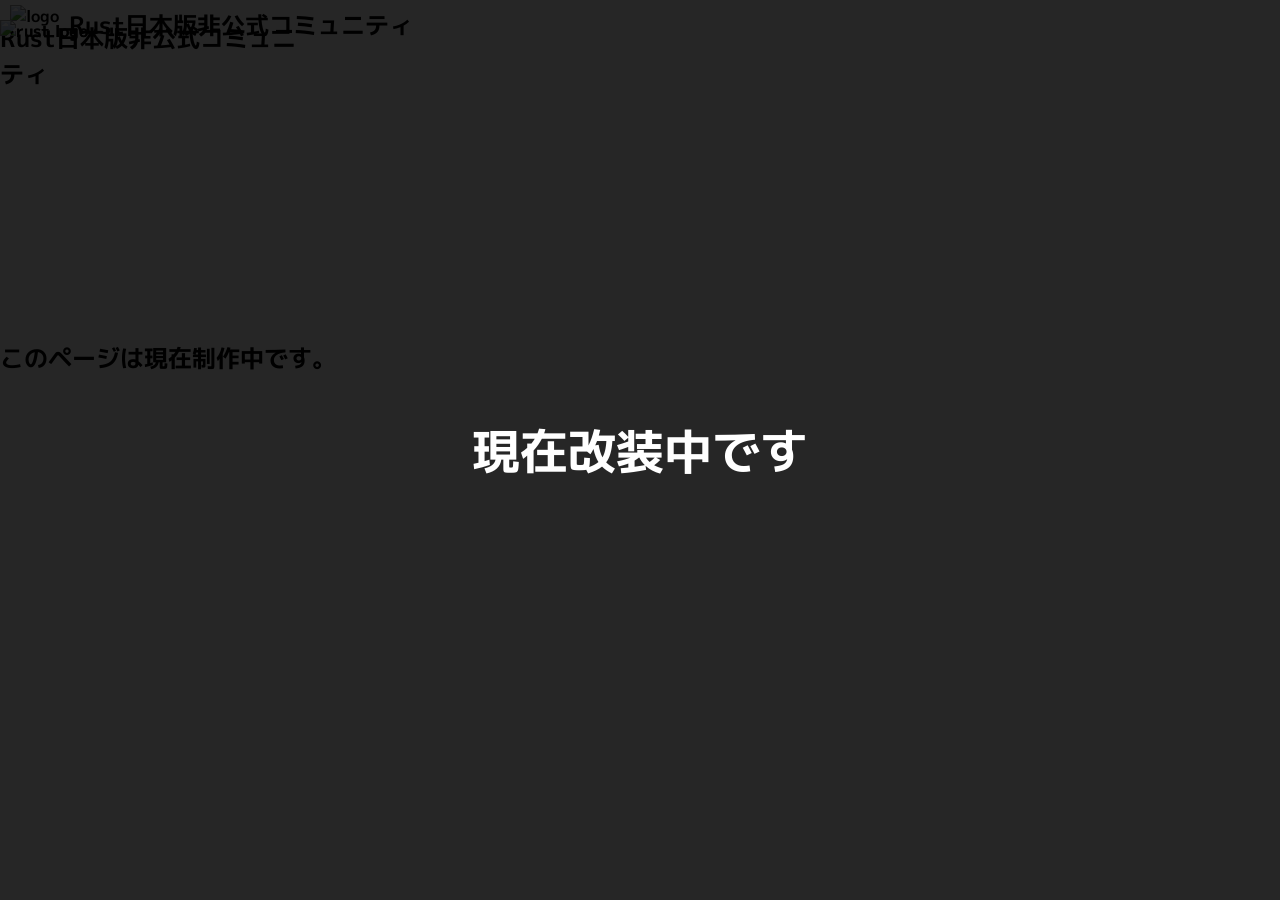
==== index.html @ 38440e1e "d" ====
<!DOCTYPE html>
<html lang="ja">
<head>
    <meta charset="UTF-8">
    <meta name="viewport" content="width=device-width,initial-scale=1.0">
    <meta name="description" content="Rust日本版非公式コミュニティの公式サイトです。">
    <title>Rust日本版非公式コミュニティ</title>
    <link rel="stylesheet" href="./style.css">
    <script src="./script.js"></script>
</head>
<body>
    <header>
        <img src="./images/rust.svg" alt="logo">
        <h1>Rust日本版非公式コミュニティ</h1>
    </header>

    <section id="top">
        <h1>Rust日本版非公式コミュニティ</h1>
        <img src="./images/rust_out.svg" alt="rust logo" class="rotate-img">
        <img src="./images/rust_in.svg" alt="rust logo">
    </section>
    <section>
        <h2>このページは現在制作中です。</h2>
    </section>
</body>
</html>
---- style.css ----
@font-face {
    font-family: 'mplus';
    src: url('/fonts/MPLUS1p-Bold.ttf') format('truetype');
    font-weight: normal;
    font-style: normal;
}

html,body {
    font-family: 'mplus', sans-serif;
    margin: 0;
}

header{
    position: fixed;
    background-color: #fff;
    display: flex;
    width: 100svw;
    left: 0;
    top: 0;
}
header img{
    height: 40px;
    margin: 5px 10px;
}
header h1{
    margin: auto 0;
    font-size: 24px;
}

#top {
    position: relative;
    width: 300px;  /* 適宜調整 */
    height: 300px;
}

#top img {
    position: absolute;
    top: 0;
    left: 0;
    width: 100%;
    height: 100%;
}

.rotate-img {
    animation: rotateAndScale 10s cubic-bezier(0.65, 0, 0.35, 1) infinite;
    transform-origin: center;
}

@keyframes rotateAndScale {
    0% {
        transform: rotate(0deg) scale(1); /* 開始 */
    }
    5% {
        transform: rotate(36deg) scale(1.1); /* 少し拡大 */
    }
    45% {
        transform: rotate(648deg) scale(1); /* 回転中に元サイズに戻す */
    }
    50% {
        transform: rotate(720deg) scale(1); /* 2回転完了 */
    }
    100% {
        transform: rotate(720deg) scale(1); /* 5秒停止 */
    }
}
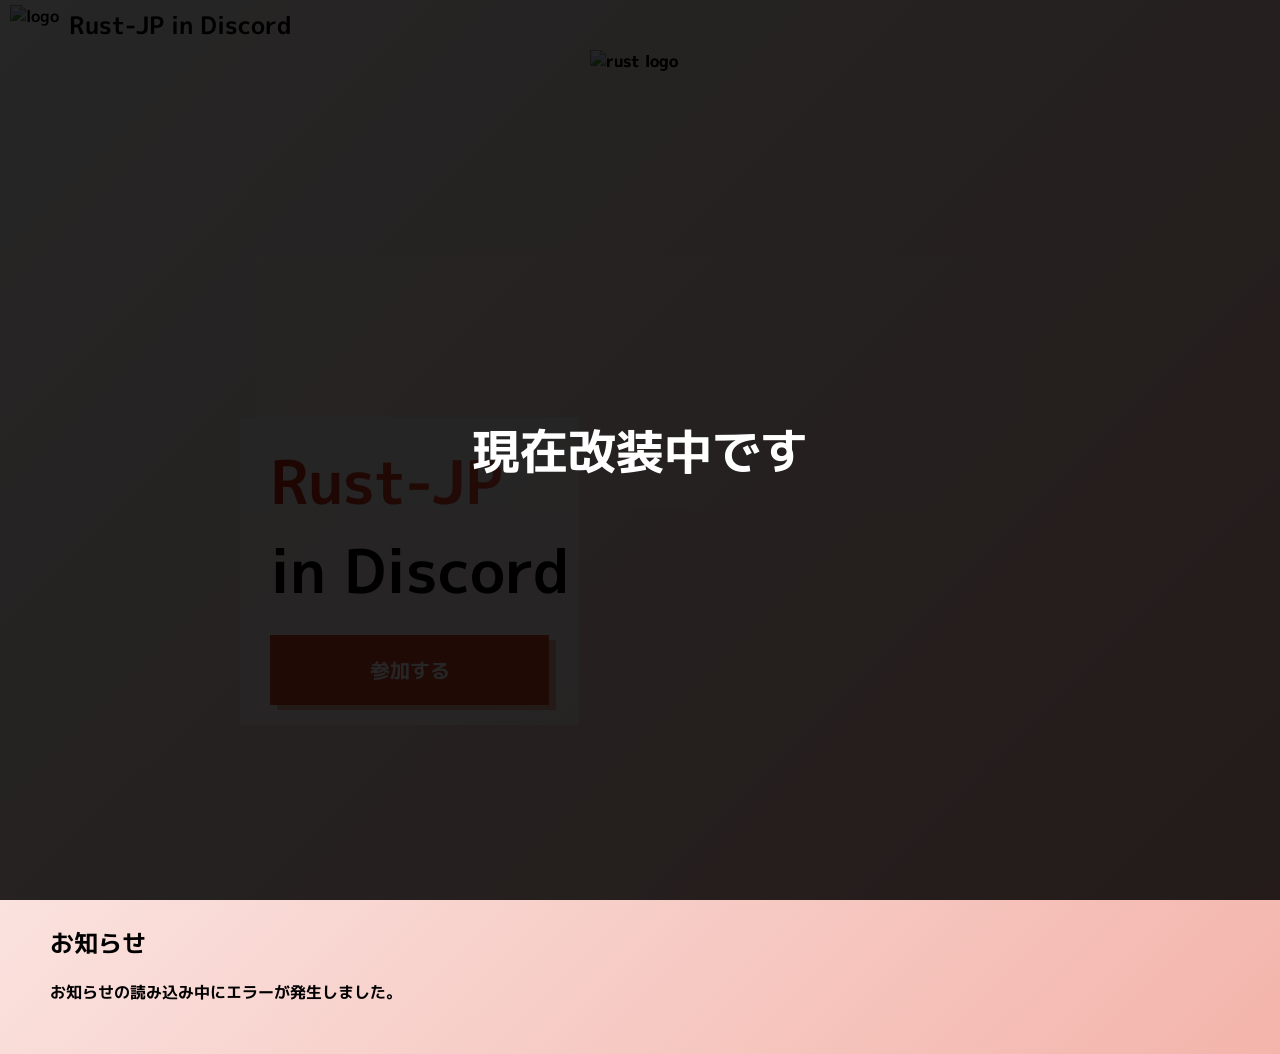
==== commit 94495824: "e" ====
--- a/index.html
+++ b/index.html
@@ -11,16 +11,27 @@
 <body>
     <header>
         <img src="./images/rust.svg" alt="logo">
-        <h1>Rust日本版非公式コミュニティ</h1>
+        <h1>Rust-JP in Discord</h1>
     </header>
 
-    <section id="top">
-        <h1>Rust日本版非公式コミュニティ</h1>
-        <img src="./images/rust_out.svg" alt="rust logo" class="rotate-img">
-        <img src="./images/rust_in.svg" alt="rust logo">
-    </section>
-    <section>
-        <h2>このページは現在制作中です。</h2>
-    </section>
+    <div class="bg_red">
+        <section id="top">
+            <div class="top_sentenses">
+                <h1><span class="rust_gradation">Rust-JP</span><br>in Discord</h1>
+                <a href="https://discord.com/invite/KDCDNtxzB9">参加する</a>
+            </div>
+            <div class="top_logos">
+                <img src="./images/rust_out.svg" alt="rust logo" class="top_img_rotate">
+                <img src="./images/rust_in.svg" alt="rust logo" class="top_img_scale">
+            </div>
+        </section>
+
+        <section id="news">
+            <h2>お知らせ</h2>
+            <div id="news_box">
+                <h3>お知らせを取得しています。。。</h3>
+            </div>
+        </section>
+    </div>
 </body>
 </html>
--- a/style.css
+++ b/style.css
@@ -8,13 +8,14 @@
 html,body {
     font-family: 'mplus', sans-serif;
     margin: 0;
+    overflow-x: hidden;
 }
 
 header{
     position: fixed;
-    background-color: #fff;
+    z-index: 10;
     display: flex;
-    width: 100svw;
+    width: 100%;
     left: 0;
     top: 0;
 }
@@ -26,40 +27,138 @@
     margin: auto 0;
     font-size: 24px;
 }
-
+.bg_red{
+    background: linear-gradient(135deg, #ffffffe6,#f3b4ab);
+    margin: 0;
+    padding: 50px;
+}
 #top {
+    height: 95vh;
+    width: 100%;
+    max-width: 800px;
+    margin: 0 auto;
     position: relative;
-    width: 300px;  /* 適宜調整 */
-    height: 300px;
 }
 
-#top img {
+.top_sentenses{
     position: absolute;
-    top: 0;
+    bottom: 20vh;
     left: 0;
-    width: 100%;
-    height: 100%;
+    padding: 20px 10px 20px 30px;
+    background-color: #ffffffaa;
+    z-index: 9;
+}
+#top h1{
+    font-size: 60px;
+    word-break: keep-all;
+    margin: 0 0 20px 0;
+}
+#top a{
+    display: block;
+    width: calc(100% - 60px);
+    text-align: center;
+    text-decoration: none;
+    padding: 20px;
+    margin: 0;
+    color: #fff;
+    background-color: #ce412b;
+    box-shadow: #f3b4ab 7px 5px 0;
+    font-size: 20px;
+}
+#top a:hover{
+    background-color: #f3644e;
+    box-shadow: #f3b4ab 5px 3px 0;
+}
+.rust_gradation {
+    background: linear-gradient(90deg, #c7240b, #f3644e, #ce412b);
+    background-size: 300%;
+    -webkit-background-clip: text;
+    background-clip: text;
+    color: transparent;
+
+    animation: rustMove 6s ease-in-out infinite alternate;
 }
 
-.rotate-img {
-    animation: rotateAndScale 10s cubic-bezier(0.65, 0, 0.35, 1) infinite;
+@keyframes rustMove {
+    0% {
+        background-position: 0% 50%;
+    }
+    100% {
+        background-position: 100% 50%;
+    }
+}
+
+.top_logos{
+    position: absolute;
+    right: -40vh;
+    display: grid;
+    place-items: center;
+}
+#top img {
+    grid-column: 2 / 3;
+    grid-row: 1 / 2;
+    width: 90vh;
+    height: 90vh;
+}
+
+.top_img_rotate {
+    animation: rotate_logo 10s ease-in-out infinite;
     transform-origin: center;
 }
 
-@keyframes rotateAndScale {
+@keyframes rotate_logo {
     0% {
-        transform: rotate(0deg) scale(1); /* 開始 */
+        transform: rotate(0deg);
+    }
+    50% {
+        transform: rotate(360deg);
+    }
+    100% {
+        transform: rotate(360deg);
+    }
+}
+
+.top_img_scale{
+    animation: scale_logo 10s linear infinite;
+    transform-origin: center;
+}
+
+@keyframes scale_logo {
+    0% {
+        transform: scale(1);
     }
     5% {
-        transform: rotate(36deg) scale(1.1); /* 少し拡大 */
+        transform: scale(0.9);
     }
     45% {
-        transform: rotate(648deg) scale(1); /* 回転中に元サイズに戻す */
+        transform:scale(0.9);
     }
     50% {
-        transform: rotate(720deg) scale(1); /* 2回転完了 */
+        transform: scale(1);
     }
     100% {
-        transform: rotate(720deg) scale(1); /* 5秒停止 */
+        transform: scale(1);
     }
+}
+
+
+
+
+@media (max-width: 500px) {
+#top h1{
+    font-size: 50px;
+}
+}
+
+@media (max-width: 450px) {
+#top h1{
+    font-size: 40px;
+}
+}
+
+@media (max-width: 370px) {
+
+#top h1{
+    font-size: 30px;
+}
 }
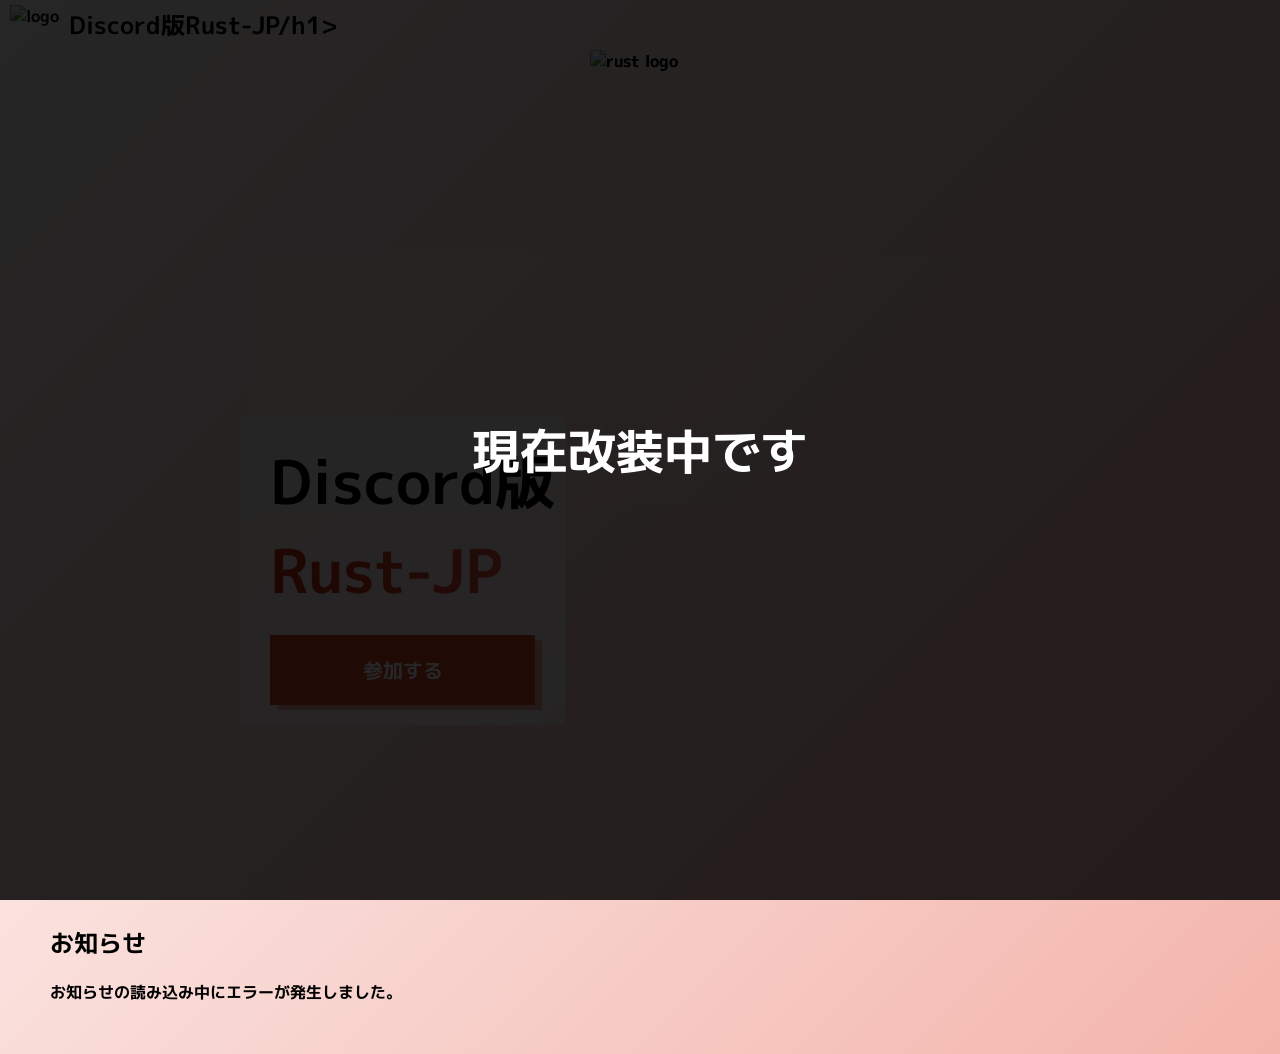
==== commit 2cc0fdc9: "Merge remote-tracking branch 'refs/remotes/origin/main'" ====
--- a/index.html
+++ b/index.html
@@ -3,21 +3,21 @@
 <head>
     <meta charset="UTF-8">
     <meta name="viewport" content="width=device-width,initial-scale=1.0">
-    <meta name="description" content="Rust日本版非公式コミュニティの公式サイトです。">
-    <title>Rust日本版非公式コミュニティ</title>
+    <meta name="description" content="Discord版Rust-JPの公式サイトです。">
+    <title>Rust-JP in Discord</title>
     <link rel="stylesheet" href="./style.css">
     <script src="./script.js"></script>
 </head>
 <body>
     <header>
         <img src="./images/rust.svg" alt="logo">
-        <h1>Rust-JP in Discord</h1>
+        <h1>Discord版Rust-JP/h1>
     </header>
 
     <div class="bg_red">
         <section id="top">
             <div class="top_sentenses">
-                <h1><span class="rust_gradation">Rust-JP</span><br>in Discord</h1>
+                <h1>Discord版<br><span class="rust_gradation">Rust-JP</span></h1>
                 <a href="https://discord.com/invite/KDCDNtxzB9">参加する</a>
             </div>
             <div class="top_logos">
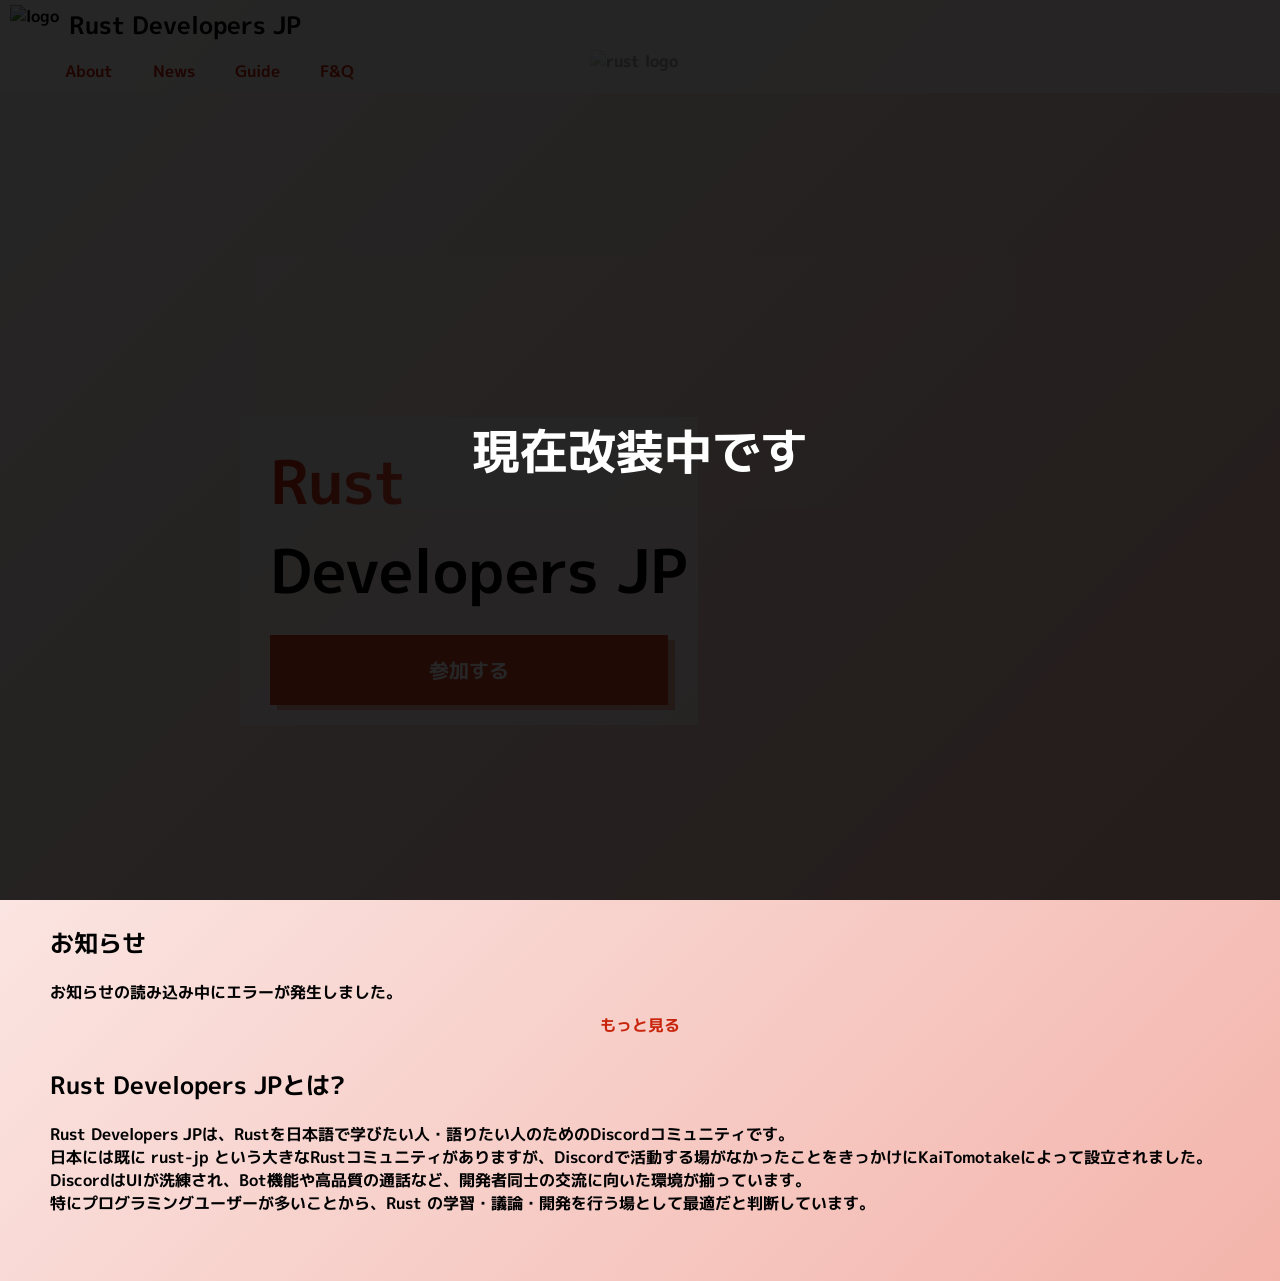
==== commit b8d2c762: "h" ====
--- a/index.html
+++ b/index.html
@@ -10,14 +10,26 @@
 </head>
 <body>
     <header>
-        <img src="./images/rust.svg" alt="logo">
-        <h1>Discord版Rust-JP/h1>
+        <div id="header_top">
+            <img src="./images/rust.svg" alt="logo">
+            <h1>Rust Developers JP</h1>
+        </div>
+        <div>
+            <nav>
+                <ul>
+                    <li><a href="./about/index.html">About</a></li>
+                    <li><a href="./news/index.html">News</a></li>
+                    <li><a href="./guide/index.html">Guide</a></li>
+                    <li><a href="./faq/index.html">F&Q</a></li>
+                </ul>
+            </nav>
+        </div>
     </header>
 
     <div class="bg_red">
         <section id="top">
             <div class="top_sentenses">
-                <h1>Discord版<br><span class="rust_gradation">Rust-JP</span></h1>
+                <h1><span class="rust_gradation">Rust</span><br>Developers JP</h1>
                 <a href="https://discord.com/invite/KDCDNtxzB9">参加する</a>
             </div>
             <div class="top_logos">
@@ -31,6 +43,35 @@
             <div id="news_box">
                 <h3>お知らせを取得しています。。。</h3>
             </div>
+            <a href="./news/index.html">もっと見る</a>
+        </section>
+
+        <section id="about">
+            <h2>Rust Developers JPとは?</h2>
+            <p>
+                Rust Developers JPは、Rustを日本語で学びたい人・語りたい人のためのDiscordコミュニティです。<br>
+                日本には既に rust-jp という大きなRustコミュニティがありますが、Discordで活動する場がなかったことをきっかけにKaiTomotakeによって設立されました。<br>
+                DiscordはUIが洗練され、Bot機能や高品質の通話など、開発者同士の交流に向いた環境が揃っています。<br>
+                特にプログラミングユーザーが多いことから、Rust の学習・議論・開発を行う場として最適だと判断しています。<br>
+<!--
+当コミュニティでは次のような活動を目的としています：
+
+日本語で Rust の知見を共有する
+
+OSS 参加や新しいツール／クレート開発のきっかけを作る
+
+Rust の学習者・開発者が集まりやすい環境を整える
+
+初心者にも安心な交流の場を維持する
+
+Rust 初心者から経験者まで、誰でも参加できます。
+Rust をよく知らなくても、他言語の知見共有を歓迎しています。
+プロジェクト紹介は専用チャンネル（crates / links）で行えます。
+
+このサーバーは Rust 公式組織とは提携していませんが、
+Rust Code of Conduct と Discord の規約を遵守した、健全で協力的なコミュニティ運営を目指しています。
+                -->
+            </p>
         </section>
     </div>
 </body>
--- a/style.css
+++ b/style.css
@@ -3,6 +3,13 @@
     src: url('/fonts/MPLUS1p-Bold.ttf') format('truetype');
     font-weight: normal;
     font-style: normal;
+}
+
+
+.bg_red{
+    background: linear-gradient(135deg, #ffffffe6,#f3b4ab);
+    margin: 0;
+    padding: 50px;
 }
 
 html,body {
@@ -14,24 +21,39 @@
 header{
     position: fixed;
     z-index: 10;
-    display: flex;
     width: 100%;
     left: 0;
     top: 0;
+    background-color: #ffffffaa;
 }
-header img{
+#header_top{
+    display: flex;
+}
+#header_top img{
     height: 40px;
     margin: 5px 10px;
 }
-header h1{
+#header_top h1{
     margin: auto 0;
     font-size: 24px;
 }
-.bg_red{
-    background: linear-gradient(135deg, #ffffffe6,#f3b4ab);
-    margin: 0;
-    padding: 50px;
+
+header ul{
+    display: flex;
+    list-style: none;
+    margin: 5px;
 }
+header a{
+    text-decoration: none;
+    color: #c7240b;
+    display: inline-block;
+    padding: 5px 10px;
+    margin: 0 10px;
+}
+header a:hover{
+    background-color: #ddddddaa;
+}
+
 #top {
     height: 95vh;
     width: 100%;
@@ -141,7 +163,16 @@
     }
 }
 
-
+#news a{
+    text-align: center;
+    display: block;
+    text-decoration: none;
+    color: #c7240b;
+    padding: 10px 0;
+}
+#news a:hover{
+    background-color: #aaaaaa55;
+}
 
 
 @media (max-width: 500px) {
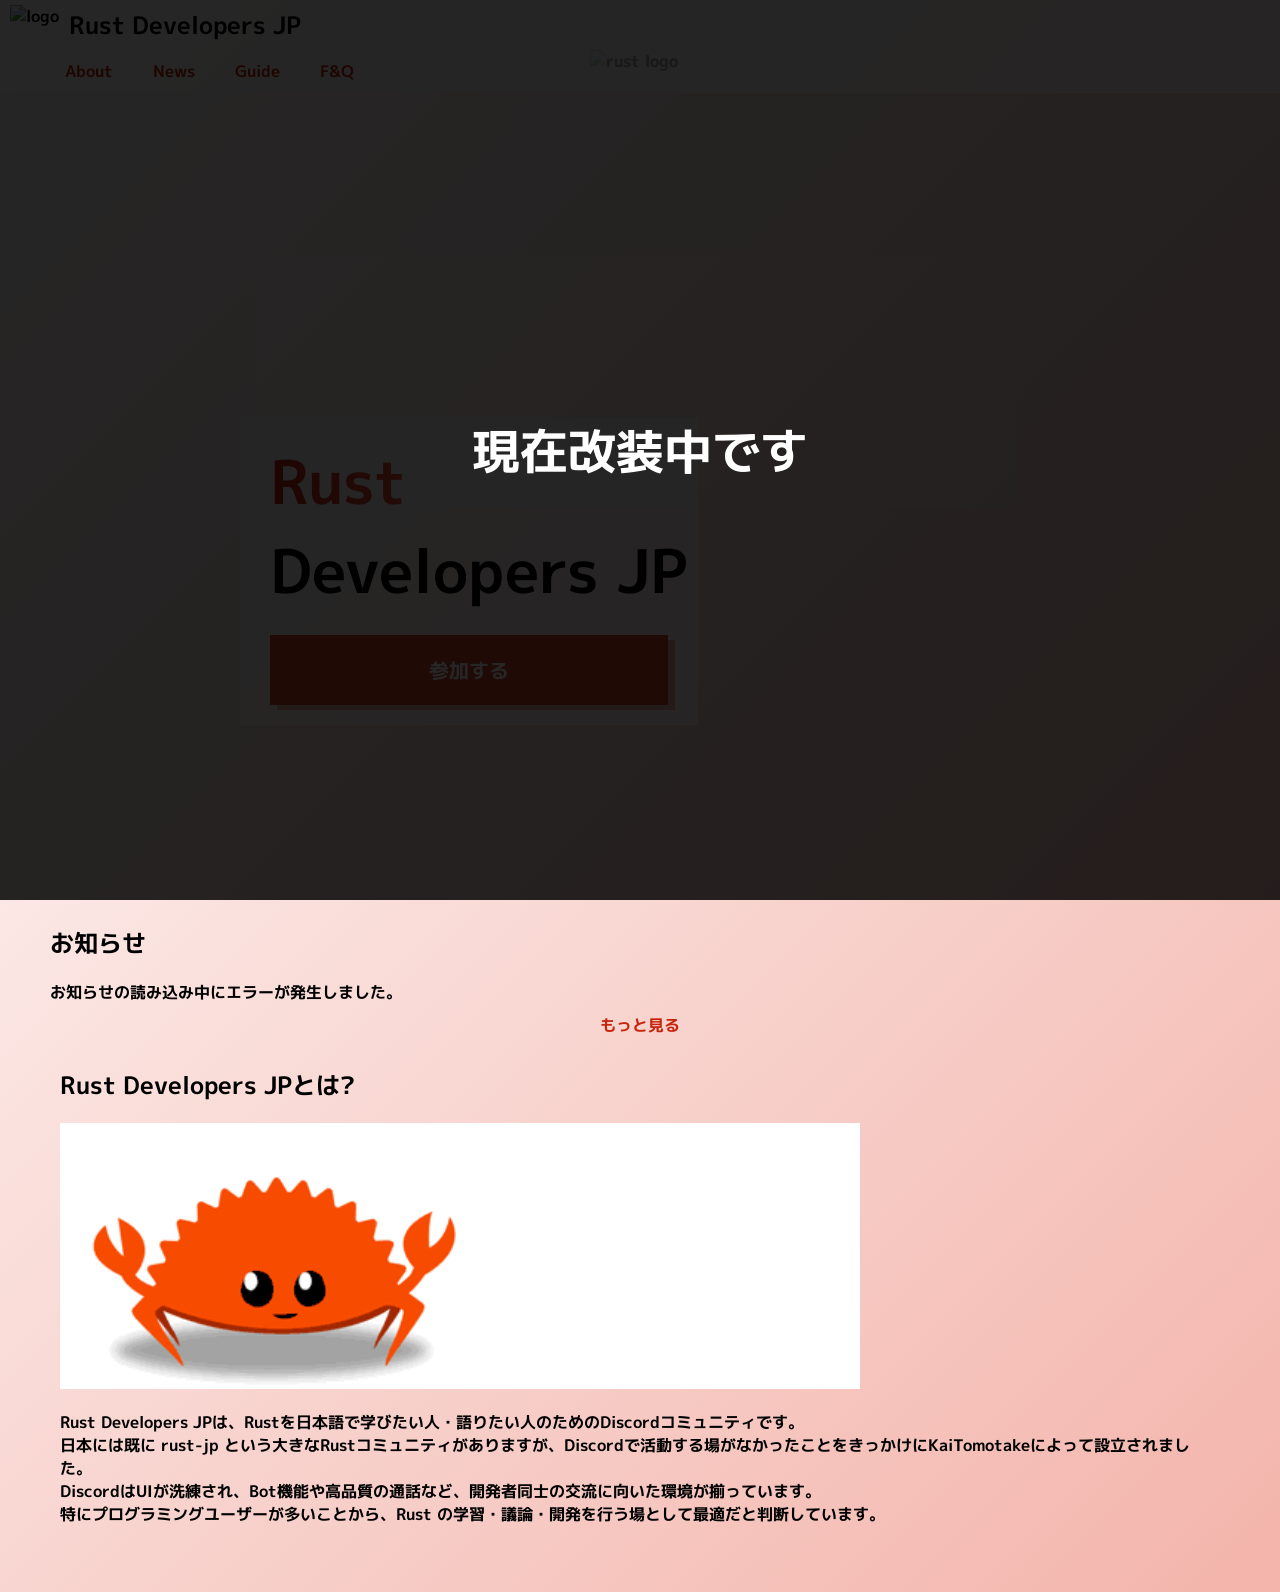
==== commit 661a7619: "i" ====
--- a/index.html
+++ b/index.html
@@ -48,6 +48,7 @@
 
         <section id="about">
             <h2>Rust Developers JPとは?</h2>
+            <img src="./images/rust_kani.gif" alt="kanisan">
             <p>
                 Rust Developers JPは、Rustを日本語で学びたい人・語りたい人のためのDiscordコミュニティです。<br>
                 日本には既に rust-jp という大きなRustコミュニティがありますが、Discordで活動する場がなかったことをきっかけにKaiTomotakeによって設立されました。<br>
--- a/style.css
+++ b/style.css
@@ -173,6 +173,15 @@
 #news a:hover{
     background-color: #aaaaaa55;
 }
+#about{
+    width: calc(100% - 20px);
+    margin: 10px;
+}
+#about img{
+    width: 100%;
+    max-width: 800px;
+    margin: 0 auto;
+}
 
 
 @media (max-width: 500px) {
